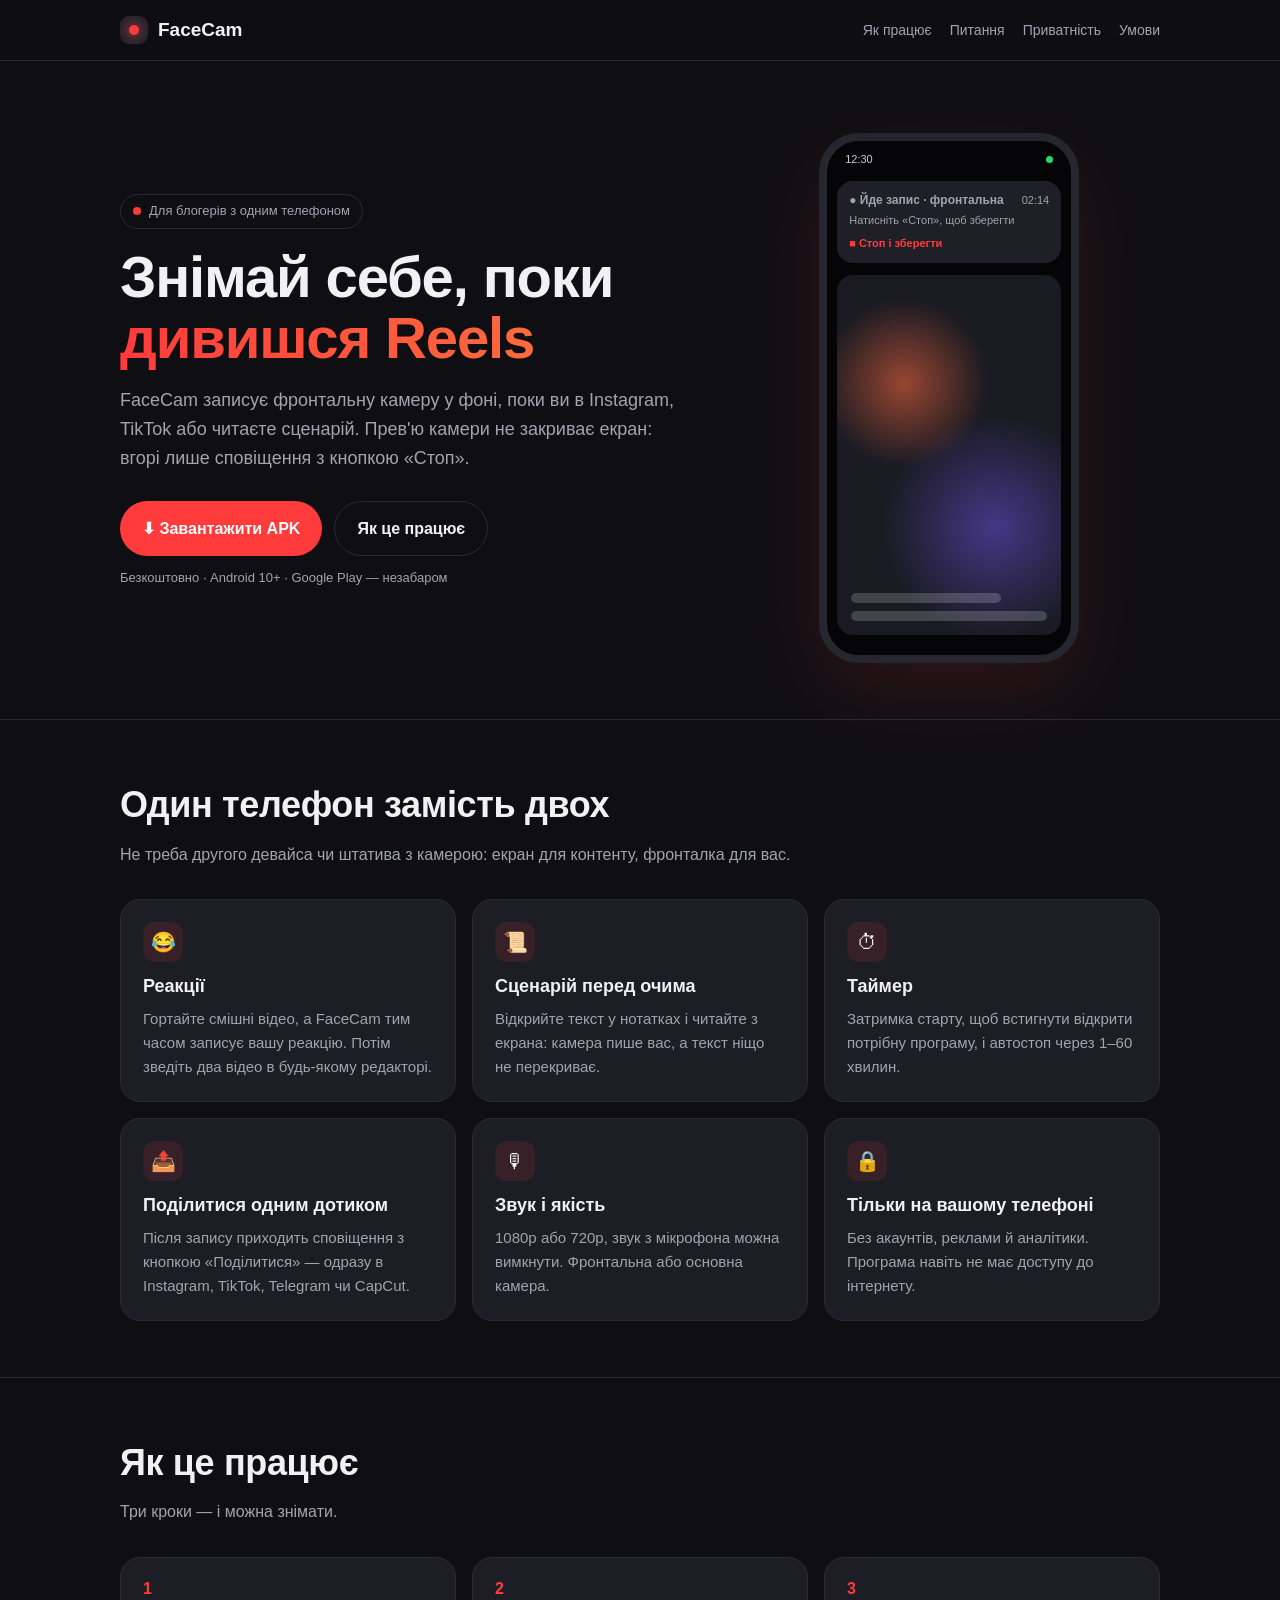
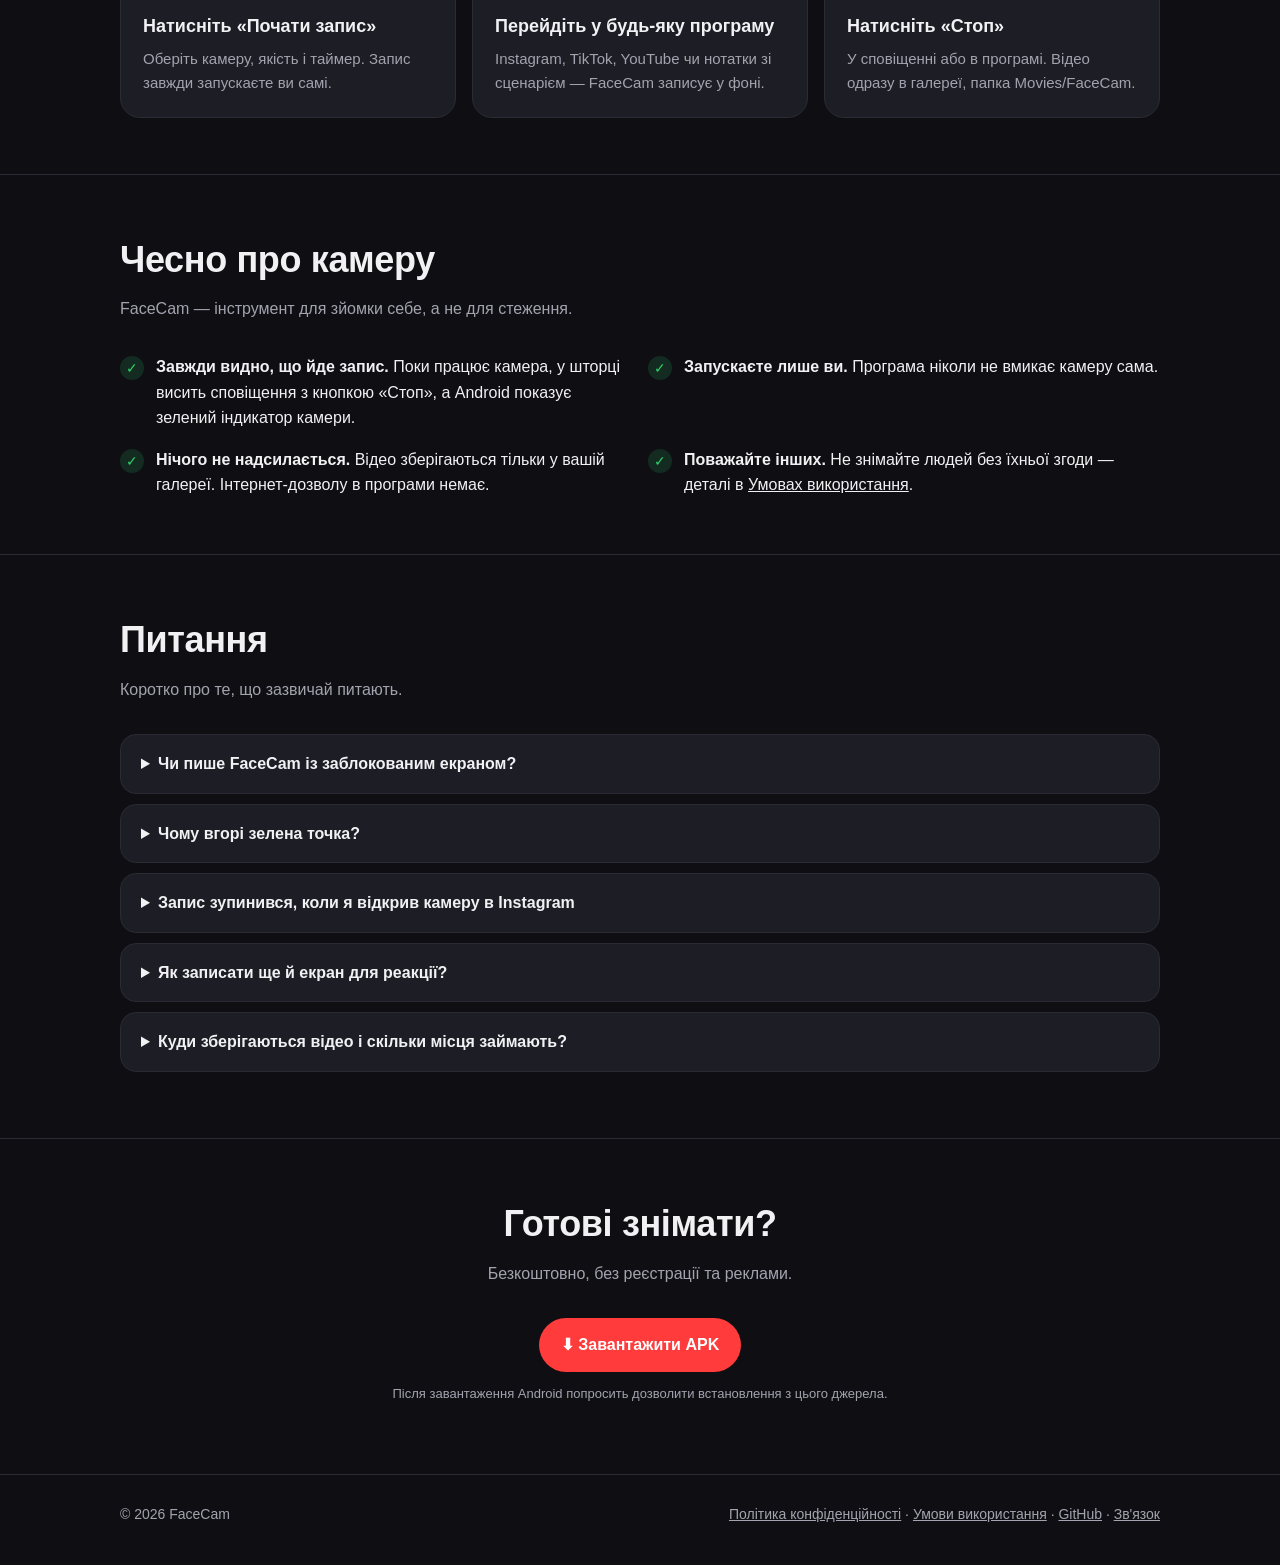
==== site/index.html @ 0e29b911 "FaceCam: Android app + landing, Privacy Policy, Terms Co-Authored-By: Claude Opus 5.5 <noreply@anthr" ====
<!DOCTYPE html>
<html lang="uk">
<head>
  <meta charset="utf-8">
  <meta name="viewport" content="width=device-width, initial-scale=1">
  <title>FaceCam — запис реакцій і сценаріїв з фронталки у фоні</title>
  <meta name="description" content="FaceCam записує фронтальну камеру, поки ви в Instagram, TikTok чи читаєте сценарій. Без прев'ю на екрані, файли лише на вашому телефоні.">
  <meta property="og:title" content="FaceCam — знімай себе, поки дивишся відео">
  <meta property="og:description" content="Запис фронталки у фоні для реакцій і роликів зі сценарієм. Один телефон — і камера, і екран.">
  <meta name="theme-color" content="#0f0f13">
  <link rel="icon" href="favicon.svg" type="image/svg+xml">
  <link rel="stylesheet" href="style.css">
</head>
<body>

<nav class="nav">
  <div class="wrap">
    <a class="logo" href="/"><span class="logo-dot"><span></span></span>FaceCam</a>
    <div class="nav-links">
      <a class="hide-sm" href="#how">Як працює</a>
      <a class="hide-sm" href="#faq">Питання</a>
      <a href="/privacy">Приватність</a>
      <a href="/terms">Умови</a>
    </div>
  </div>
</nav>

<header class="hero">
  <div class="wrap">
    <div>
      <span class="eyebrow"><span class="rec"></span> Для блогерів з одним телефоном</span>
      <h1>Знімай себе, поки <em>дивишся Reels</em></h1>
      <p class="lead">FaceCam записує фронтальну камеру у фоні, поки ви в Instagram, TikTok або читаєте сценарій. Прев'ю камери не закриває екран: вгорі лише сповіщення з кнопкою «Стоп».</p>
      <div class="cta">
        <a class="btn btn-main" href="https://github.com/andriyshevchenko/FaceCam/releases/latest/download/FaceCam.apk">⬇ Завантажити APK</a>
        <a class="btn btn-ghost" href="#how">Як це працює</a>
      </div>
      <p class="small">Безкоштовно · Android 10+ · Google Play — незабаром</p>
    </div>
    <div aria-hidden="true">
      <div class="phone">
        <div class="status"><span>12:30</span><span class="green"></span></div>
        <div class="notif">
          <div class="row"><b>● Йде запис · фронтальна</b><span>02:14</span></div>
          <div class="row">Натисніть «Стоп», щоб зберегти</div>
          <span class="stop">■ Стоп і зберегти</span>
        </div>
        <div class="feed"><div class="lol b"></div><div class="lol"></div></div>
      </div>
    </div>
  </div>
</header>

<section>
  <div class="wrap">
    <h2>Один телефон замість двох</h2>
    <p class="sub">Не треба другого девайса чи штатива з камерою: екран для контенту, фронталка для вас.</p>
    <div class="grid">
      <div class="card"><div class="ico">😂</div><h3>Реакції</h3><p>Гортайте смішні відео, а FaceCam тим часом записує вашу реакцію. Потім зведіть два відео в будь-якому редакторі.</p></div>
      <div class="card"><div class="ico">📜</div><h3>Сценарій перед очима</h3><p>Відкрийте текст у нотатках і читайте з екрана: камера пише вас, а текст ніщо не перекриває.</p></div>
      <div class="card"><div class="ico">⏱</div><h3>Таймер</h3><p>Затримка старту, щоб встигнути відкрити потрібну програму, і автостоп через 1–60 хвилин.</p></div>
      <div class="card"><div class="ico">📤</div><h3>Поділитися одним дотиком</h3><p>Після запису приходить сповіщення з кнопкою «Поділитися» — одразу в Instagram, TikTok, Telegram чи CapCut.</p></div>
      <div class="card"><div class="ico">🎙</div><h3>Звук і якість</h3><p>1080p або 720p, звук з мікрофона можна вимкнути. Фронтальна або основна камера.</p></div>
      <div class="card"><div class="ico">🔒</div><h3>Тільки на вашому телефоні</h3><p>Без акаунтів, реклами й аналітики. Програма навіть не має доступу до інтернету.</p></div>
    </div>
  </div>
</section>

<section id="how">
  <div class="wrap">
    <h2>Як це працює</h2>
    <p class="sub">Три кроки — і можна знімати.</p>
    <div class="steps">
      <div class="card step"><h3>Натисніть «Почати запис»</h3><p>Оберіть камеру, якість і таймер. Запис завжди запускаєте ви самі.</p></div>
      <div class="card step"><h3>Перейдіть у будь-яку програму</h3><p>Instagram, TikTok, YouTube чи нотатки зі сценарієм — FaceCam записує у фоні.</p></div>
      <div class="card step"><h3>Натисніть «Стоп»</h3><p>У сповіщенні або в програмі. Відео одразу в галереї, папка Movies/FaceCam.</p></div>
    </div>
  </div>
</section>

<section>
  <div class="wrap">
    <h2>Чесно про камеру</h2>
    <p class="sub">FaceCam — інструмент для зйомки себе, а не для стеження.</p>
    <div class="privacy-box">
      <div class="check"><i>✓</i><div><b>Завжди видно, що йде запис.</b> Поки працює камера, у шторці висить сповіщення з кнопкою «Стоп», а Android показує зелений індикатор камери.</div></div>
      <div class="check"><i>✓</i><div><b>Запускаєте лише ви.</b> Програма ніколи не вмикає камеру сама.</div></div>
      <div class="check"><i>✓</i><div><b>Нічого не надсилається.</b> Відео зберігаються тільки у вашій галереї. Інтернет-дозволу в програми немає.</div></div>
      <div class="check"><i>✓</i><div><b>Поважайте інших.</b> Не знімайте людей без їхньої згоди — деталі в <a href="/terms">Умовах використання</a>.</div></div>
    </div>
  </div>
</section>

<section id="faq">
  <div class="wrap">
    <h2>Питання</h2>
    <p class="sub">Коротко про те, що зазвичай питають.</p>
    <details><summary>Чи пише FaceCam із заблокованим екраном?</summary><p>Так, якщо запис уже почався. Якщо на вашому телефоні запис обривається після блокування, вимкніть для FaceCam оптимізацію батареї (Налаштування → Програми → FaceCam → Батарея → «Без обмежень»).</p></details>
    <details><summary>Чому вгорі зелена точка?</summary><p>Це системний індикатор Android: він з'являється, коли будь-яка програма використовує камеру. Його не можна і не треба прибирати. На відео він не потрапляє.</p></details>
    <details><summary>Запис зупинився, коли я відкрив камеру в Instagram</summary><p>Android віддає камеру програмі, яка зараз на екрані. FaceCam зберігає все, що встигло записатися, — просто почніть новий запис після сторіз.</p></details>
    <details><summary>Як записати ще й екран для реакції?</summary><p>Увімкніть вбудований запис екрана Android разом із FaceCam, а потім зведіть два відео в CapCut чи іншому редакторі. Порада: вимкніть мікрофон у записі екрана, щоб дві програми не ділили мікрофон.</p></details>
    <details><summary>Куди зберігаються відео і скільки місця займають?</summary><p>У галерею, папка Movies/FaceCam. 1080p — приблизно 1 ГБ за 15 хвилин, 720p — удвічі менше.</p></details>
  </div>
</section>

<section class="final">
  <div class="wrap">
    <h2>Готові знімати?</h2>
    <p class="sub">Безкоштовно, без реєстрації та реклами.</p>
    <div class="cta"><a class="btn btn-main" href="https://github.com/andriyshevchenko/FaceCam/releases/latest/download/FaceCam.apk">⬇ Завантажити APK</a></div>
    <p class="small">Після завантаження Android попросить дозволити встановлення з цього джерела.</p>
  </div>
</section>

<footer>
  <div class="wrap">
    <span>© 2026 FaceCam</span>
    <span><a href="/privacy">Політика конфіденційності</a> · <a href="/terms">Умови використання</a> · <a href="https://github.com/andriyshevchenko/FaceCam">GitHub</a> · <a href="https://github.com/andriyshevchenko/FaceCam/issues">Зв'язок</a></span>
  </div>
</footer>

</body>
</html>
---- site/style.css ----
:root {
  --bg: #0f0f13;
  --bg2: #17171d;
  --card: #1d1d25;
  --line: #2a2a34;
  --text: #f1f1f4;
  --muted: #a3a3b0;
  --accent: #ff3b3b;
  --accent2: #ff6a3d;
  --radius: 20px;
  --max: 1080px;
}

* { box-sizing: border-box; }
html { -webkit-text-size-adjust: 100%; }
body {
  margin: 0;
  background: var(--bg);
  color: var(--text);
  font: 16px/1.6 -apple-system, BlinkMacSystemFont, "Segoe UI", Roboto, "Helvetica Neue", Arial, sans-serif;
}
a { color: var(--text); }
img { max-width: 100%; display: block; }

.wrap { max-width: var(--max); margin: 0 auto; padding: 0 20px; }

/* nav */
.nav { position: sticky; top: 0; z-index: 10; background: rgba(15,15,19,.85); backdrop-filter: blur(10px); border-bottom: 1px solid var(--line); }
.nav .wrap { display: flex; align-items: center; justify-content: space-between; height: 60px; }
.logo { display: flex; align-items: center; gap: 10px; font-weight: 800; font-size: 19px; text-decoration: none; }
.logo-dot { width: 28px; height: 28px; border-radius: 9px; background: #24242c; display: grid; place-items: center; }
.logo-dot span { width: 10px; height: 10px; border-radius: 50%; background: var(--accent); box-shadow: 0 0 12px var(--accent); }
.nav-links { display: flex; gap: 18px; font-size: 14px; }
.nav-links a { color: var(--muted); text-decoration: none; }
.nav-links a:hover { color: var(--text); }

/* hero */
.hero { padding: 72px 0 56px; }
.hero .wrap { display: grid; grid-template-columns: 1.15fr .85fr; gap: 48px; align-items: center; }
.eyebrow { display: inline-flex; align-items: center; gap: 8px; font-size: 13px; color: var(--muted); border: 1px solid var(--line); border-radius: 999px; padding: 6px 12px; }
.rec { width: 8px; height: 8px; border-radius: 50%; background: var(--accent); animation: blink 1.4s infinite; }
@keyframes blink { 50% { opacity: .25; } }
h1 { font-size: clamp(34px, 6vw, 58px); line-height: 1.05; letter-spacing: -0.02em; margin: 18px 0 16px; }
h1 em { font-style: normal; background: linear-gradient(90deg, var(--accent), var(--accent2)); -webkit-background-clip: text; background-clip: text; color: transparent; }
.lead { font-size: 18px; color: var(--muted); max-width: 34em; }
.cta { display: flex; flex-wrap: wrap; gap: 12px; margin-top: 28px; }
.btn { display: inline-flex; align-items: center; gap: 10px; padding: 14px 22px; border-radius: 999px; font-weight: 700; text-decoration: none; font-size: 16px; }
.btn-main { background: var(--accent); color: #fff; }
.btn-main:hover { filter: brightness(1.08); }
.btn-ghost { border: 1px solid var(--line); color: var(--text); }
.small { font-size: 13px; color: var(--muted); margin-top: 12px; }

/* phone mock */
.phone { width: 260px; height: 530px; margin: 0 auto; border-radius: 40px; background: #050507; border: 8px solid #26262e; position: relative; overflow: hidden; box-shadow: 0 30px 80px rgba(255,59,59,.12); }
.phone .status { display: flex; justify-content: space-between; align-items: center; padding: 10px 18px 0; font-size: 11px; color: #ccc; }
.phone .green { width: 7px; height: 7px; border-radius: 50%; background: #2fd36b; display: inline-block; }
.phone .notif { margin: 12px 10px; background: #1f1f27; border-radius: 16px; padding: 10px 12px; font-size: 11px; }
.phone .notif b { display: block; font-size: 12px; margin-bottom: 2px; }
.phone .notif .row { display: flex; justify-content: space-between; align-items: center; color: var(--muted); }
.phone .notif .stop { color: var(--accent); font-weight: 700; margin-top: 6px; display: inline-block; }
.phone .feed { margin: 0 10px; border-radius: 16px; height: 360px; background:
   radial-gradient(120px 120px at 30% 30%, rgba(255,106,61,.55), transparent 70%),
   radial-gradient(160px 160px at 70% 70%, rgba(120,90,255,.45), transparent 70%), #1a1a22;
   position: relative; }
.phone .feed .lol { position: absolute; bottom: 14px; left: 14px; right: 14px; height: 10px; border-radius: 5px; background: rgba(255,255,255,.18); }
.phone .feed .lol.b { bottom: 32px; right: 60px; }

/* sections */
section { padding: 56px 0; border-top: 1px solid var(--line); }
h2 { font-size: clamp(26px, 4vw, 36px); letter-spacing: -0.01em; margin: 0 0 8px; }
.sub { color: var(--muted); margin: 0 0 32px; }
.grid { display: grid; grid-template-columns: repeat(3, 1fr); gap: 16px; }
.card { background: var(--card); border: 1px solid var(--line); border-radius: var(--radius); padding: 22px; }
.card h3 { margin: 10px 0 6px; font-size: 18px; }
.card p { margin: 0; color: var(--muted); font-size: 15px; }
.ico { width: 40px; height: 40px; border-radius: 12px; background: rgba(255,59,59,.12); display: grid; place-items: center; font-size: 20px; }
.steps { counter-reset: s; display: grid; grid-template-columns: repeat(3, 1fr); gap: 16px; }
.step { position: relative; padding-top: 44px; }
.step::before { counter-increment: s; content: counter(s); position: absolute; top: 18px; left: 22px; font-weight: 800; color: var(--accent); }

.privacy-box { display: grid; grid-template-columns: repeat(2, 1fr); gap: 16px; }
.check { display: flex; gap: 12px; align-items: flex-start; }
.check i { flex: none; font-style: normal; width: 24px; height: 24px; border-radius: 50%; background: rgba(47,211,107,.15); color: #2fd36b; display: grid; place-items: center; font-size: 14px; margin-top: 2px; }

details { background: var(--card); border: 1px solid var(--line); border-radius: 16px; padding: 16px 20px; margin-bottom: 10px; }
summary { cursor: pointer; font-weight: 700; }
details p { color: var(--muted); margin: 10px 0 0; }

.final { text-align: center; }
.final .cta { justify-content: center; }

footer { border-top: 1px solid var(--line); padding: 28px 0 40px; color: var(--muted); font-size: 14px; }
footer .wrap { display: flex; flex-wrap: wrap; gap: 12px 24px; justify-content: space-between; }
footer a { color: var(--muted); }

/* legal pages */
.legal { max-width: 760px; margin: 0 auto; padding: 48px 20px 64px; }
.legal h1 { font-size: clamp(30px, 5vw, 42px); }
.legal h2 { font-size: 22px; margin: 36px 0 8px; }
.legal p, .legal li { color: #d6d6de; }
.legal .meta { color: var(--muted); font-size: 14px; }
.legal .lang { display: flex; gap: 10px; margin: 18px 0 8px; }
.legal .lang a { border: 1px solid var(--line); border-radius: 999px; padding: 6px 14px; text-decoration: none; font-size: 14px; }
.legal hr { border: 0; border-top: 1px solid var(--line); margin: 56px 0; }
.legal table { width: 100%; border-collapse: collapse; font-size: 15px; }
.legal td, .legal th { border-bottom: 1px solid var(--line); padding: 10px 8px; text-align: left; vertical-align: top; }
.legal th { color: var(--muted); font-weight: 600; }

@media (max-width: 820px) {
  .hero { padding-top: 40px; }
  .hero .wrap { grid-template-columns: 1fr; }
  .phone { width: 220px; height: 440px; }
  .phone .feed { height: 280px; }
  .grid, .steps, .privacy-box { grid-template-columns: 1fr; }
  .nav-links a.hide-sm { display: none; }
}
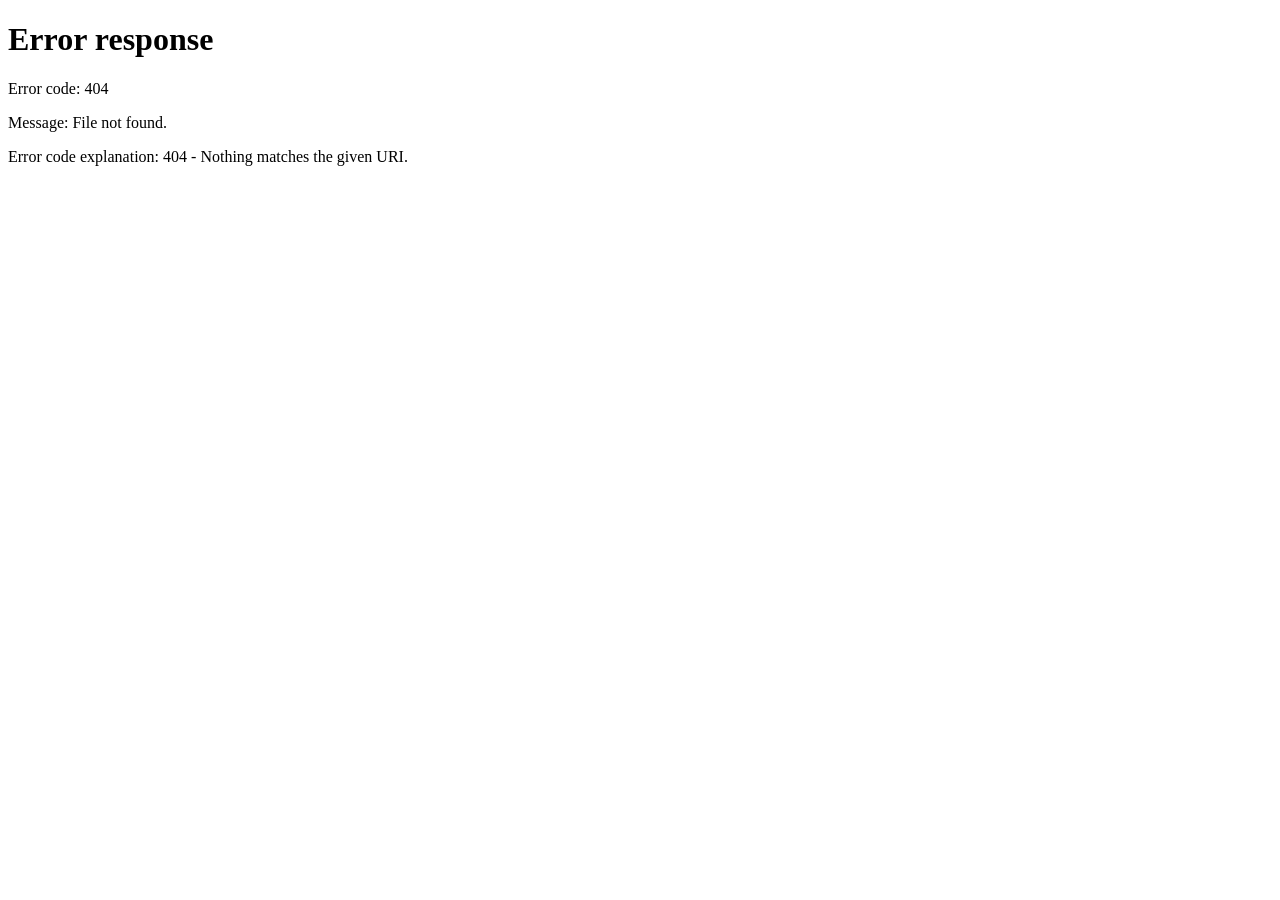
==== commit 1bb7ab5e: "English localization (app + landing), QR for desktop, auto-release on version bump, v1.2.0 Co-Author" ====
--- a/site/index.html
+++ b/site/index.html
@@ -8,8 +8,17 @@
   <meta property="og:title" content="FaceCam — знімай себе, поки дивишся відео">
   <meta property="og:description" content="Запис фронталки у фоні для реакцій і роликів зі сценарієм. Один телефон — і камера, і екран.">
   <meta name="theme-color" content="#0f0f13">
-  <link rel="icon" href="favicon.svg" type="image/svg+xml">
-  <link rel="stylesheet" href="style.css">
+  <link rel="icon" href="/favicon.svg" type="image/svg+xml">
+  <link rel="stylesheet" href="/style.css">
+  <link rel="alternate" hreflang="uk" href="https://facecam-ua.vercel.app/">
+  <link rel="alternate" hreflang="en" href="https://facecam-ua.vercel.app/en">
+  <script>
+    try {
+      var saved = localStorage.getItem('lang');
+      var l = (navigator.languages && navigator.languages[0]) || navigator.language || '';
+      if (saved === 'en' || (!saved && !/^(uk|ru)/i.test(l))) location.replace('/en' + location.hash);
+    } catch (e) {}
+  </script>
 </head>
 <body>
 
@@ -21,6 +30,7 @@
       <a class="hide-sm" href="#faq">Питання</a>
       <a href="/privacy">Приватність</a>
       <a href="/terms">Умови</a>
+      <a href="/en" hreflang="en" onclick="try{localStorage.setItem('lang','en')}catch(e){}">EN</a>
     </div>
   </div>
 </nav>
@@ -36,6 +46,7 @@
         <a class="btn btn-ghost" href="#how">Як це працює</a>
       </div>
       <p class="small">Безкоштовно · Android 10+ · Google Play — незабаром</p>
+      <div class="qr"><img src="/qr-uk.svg" alt="QR"><span>Ви на комп'ютері? Відскануйте камерою телефона, щоб відкрити сторінку там і встановити FaceCam.</span></div>
     </div>
     <div aria-hidden="true">
       <div class="phone">
